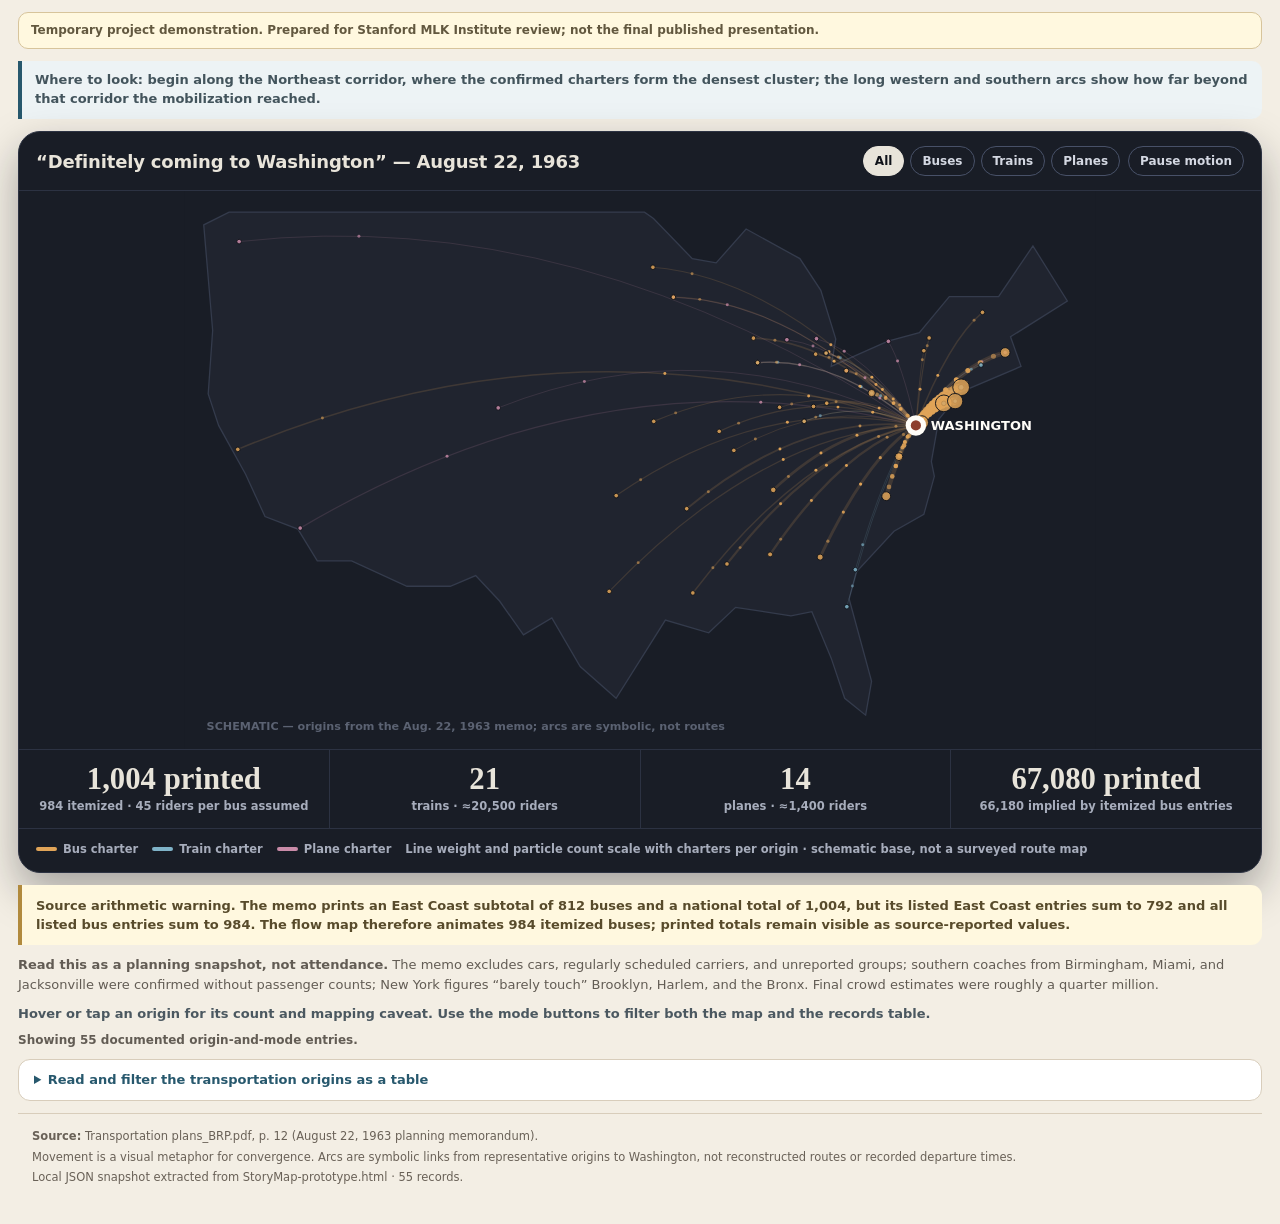
==== index.html @ 261914d0 "Move GitHub Pages site to repository root" ====
<!doctype html>
<html lang="en">
<head>
  <meta charset="utf-8">
  <meta name="viewport" content="width=device-width, initial-scale=1">
  <meta name="robots" content="noindex,nofollow">
  <meta name="theme-color" content="#191d26">
  <meta name="description" content="Interactive schematic map of buses, chartered trains, and planes recorded as definitely coming to the 1963 March on Washington.">
  <title>Definitely coming to Washington — interactive demonstration</title>
  <link rel="stylesheet" href="./assets/convergence.css">
</head>
<body>
  <a class="skip-link" href="#visualization">Skip to the visualization</a>
  <main>
    <p class="staging-banner" role="note"><strong>Temporary project demonstration.</strong> Prepared for Stanford MLK Institute review; not the final published presentation.</p>

    <section class="visualization" id="visualization" aria-labelledby="visualization-title">
      <h1 class="sr-only" id="visualization-title">Definitely coming to Washington — August 22, 1963</h1>
      <p class="map-reading-note"><strong>Where to look:</strong> begin along the Northeast corridor, where the confirmed charters form the densest cluster; the long western and southern arcs show how far beyond that corridor the mobilization reached.</p>

      <div class="flow-shell">
        <div class="flow-toolbar">
          <strong>“Definitely coming to Washington” — August 22, 1963</strong>
          <div class="flow-actions">
            <div class="flow-controls" aria-label="Filter transportation modes">
              <button type="button" class="mode-toggle on" data-mode="all" aria-pressed="true">All</button>
              <button type="button" class="mode-toggle" data-mode="bus" aria-pressed="false">Buses</button>
              <button type="button" class="mode-toggle" data-mode="train" aria-pressed="false">Trains</button>
              <button type="button" class="mode-toggle" data-mode="plane" aria-pressed="false">Planes</button>
            </div>
            <button type="button" class="pause-toggle" id="pauseToggle" aria-pressed="false">Pause motion</button>
          </div>
        </div>

        <div class="flow-wrap">
          <svg id="flowSvg" viewBox="0 0 980 600" aria-hidden="true" focusable="false" preserveAspectRatio="xMidYMid meet"></svg>
          <div class="flow-tip" id="flowTip" role="status" aria-live="polite"></div>
          <div class="load-error" id="loadError" hidden>
            <strong>The interactive map could not load its data.</strong>
            <span>Open the records table below or reload the page.</span>
          </div>
        </div>

        <div class="mode-metrics" aria-label="Transportation planning totals">
          <div class="metric"><b>1,004 printed</b><span>984 itemized · 45 riders per bus assumed</span></div>
          <div class="metric"><b>21</b><span>trains · ≈20,500 riders</span></div>
          <div class="metric"><b>14</b><span>planes · ≈1,400 riders</span></div>
          <div class="metric"><b>67,080 printed</b><span>66,180 implied by itemized bus entries</span></div>
        </div>

        <div class="flow-legend">
          <span><i class="bus"></i>Bus charter</span>
          <span><i class="train"></i>Train charter</span>
          <span><i class="plane"></i>Plane charter</span>
          <span>Line weight and particle count scale with charters per origin · schematic base, not a surveyed route map</span>
        </div>
      </div>

      <div class="data-discrepancy" role="note"><strong>Source arithmetic warning.</strong> The memo prints an East Coast subtotal of 812 buses and a national total of 1,004, but its listed East Coast entries sum to 792 and all listed bus entries sum to 984. The flow map therefore animates 984 itemized buses; printed totals remain visible as source-reported values.</div>

      <p class="flow-note"><strong>Read this as a planning snapshot, not attendance.</strong> The memo excludes cars, regularly scheduled carriers, and unreported groups; southern coaches from Birmingham, Miami, and Jacksonville were confirmed without passenger counts; New York figures “barely touch” Brooklyn, Harlem, and the Bronx. Final crowd estimates were roughly a quarter million.</p>

      <p class="interaction-note">Hover or tap an origin for its count and mapping caveat. Use the mode buttons to filter both the map and the records table.</p>
      <div class="flow-a11y-status" id="flowA11yStatus" aria-live="polite">Loading 55 documented origin-and-mode entries…</div>

      <details class="flow-data" id="records">
        <summary>Read and filter the transportation origins as a table</summary>
        <div class="flow-table-scroll">
          <table>
            <caption class="sr-only">Cities, modes, charter counts, and geometry notes from the August 22 transportation memorandum</caption>
            <thead><tr><th scope="col">Origin</th><th scope="col">Mode</th><th scope="col">Charters</th><th scope="col">Map note</th></tr></thead>
            <tbody id="flowDataBody"></tbody>
          </table>
        </div>
      </details>
    </section>

    <footer>
      <p><strong>Source:</strong> Transportation plans_BRP.pdf, p. 12 (August 22, 1963 planning memorandum).</p>
      <p>Movement is a visual metaphor for convergence. Arcs are symbolic links from representative origins to Washington, not reconstructed routes or recorded departure times.</p>
      <p id="dataVersion">Data snapshot: local meeting-demo package.</p>
    </footer>
  </main>
  <script src="./config.js"></script>
  <script src="./assets/convergence.js"></script>
</body>
</html>
---- assets/convergence.css ----
:root{
  --night:#191d26;--night-2:#20242f;--line:#343b4c;--ink:#e8e4da;--muted:#a7adbc;
  --paper:#fffdf8;--cream:#f3eee4;--rust:#8d3e2d;--blue:#27586d;--gold:#b18a3d;
  --bus:#e0a458;--train:#7fb3c8;--plane:#c98ba8;--sans:ui-sans-serif,system-ui,"Segoe UI",sans-serif;
}
*{box-sizing:border-box}
html{color-scheme:light;background:var(--cream)}
body{margin:0;background:var(--cream);color:#201d19;font-family:Georgia,"Times New Roman",serif}
button{font:inherit}
.skip-link{position:fixed;left:12px;top:12px;z-index:1000;transform:translateY(-160%);padding:10px 14px;background:#fff;color:#15120f;border:2px solid var(--rust);border-radius:8px;font:800 13px/1 var(--sans)}
.skip-link:focus{transform:none}
main{max-width:1450px;margin:0 auto;padding:12px 18px 24px}
.staging-banner{margin:0 auto 12px;max-width:1350px;border:1px solid #d7c49b;border-radius:10px;background:#fff8df;padding:9px 12px;color:#62583f;font:650 12px/1.45 var(--sans)}
.visualization{scroll-margin-top:10px}
.sr-only{position:absolute!important;width:1px!important;height:1px!important;padding:0!important;margin:-1px!important;overflow:hidden!important;clip:rect(0,0,0,0)!important;white-space:nowrap!important;border:0!important}
.map-reading-note{max-width:1350px;margin:0 auto 12px;border-left:4px solid var(--blue);background:#edf3f5;border-radius:0 10px 10px 0;padding:10px 13px;color:#43545c;font:650 13px/1.45 var(--sans)}
.flow-shell{max-width:1350px;margin:auto;background:var(--night);border-radius:22px;overflow:hidden;border:1px solid #2c3242;box-shadow:0 18px 42px rgba(15,18,26,.34)}
.flow-toolbar{display:flex;flex-wrap:wrap;gap:11px;justify-content:space-between;align-items:center;padding:14px 17px;border-bottom:1px solid #2c3242;color:var(--ink);font-family:var(--sans)}
.flow-toolbar>strong{font-size:18px;letter-spacing:-.01em}
.flow-actions{display:flex;align-items:center;justify-content:flex-end;gap:8px;flex-wrap:wrap}
.flow-controls{display:flex;gap:6px;flex-wrap:wrap}
.flow-controls button,.pause-toggle{border:1px solid #485168;border-radius:999px;padding:8px 11px;background:transparent;color:#d4d8e2;cursor:pointer;font:750 12px/1 var(--sans)}
.flow-controls button.on{color:#10131a;background:#e8e4da;border-color:#e8e4da}
.pause-toggle[aria-pressed="true"]{background:#5a3340;border-color:#a96a7b;color:#fff}
.flow-wrap{position:relative;background:var(--night);min-height:390px}
.flow-wrap svg{display:block;width:100%;height:clamp(390px,62vh,600px)}
.flow-tip{position:absolute;display:none;pointer-events:none;width:min(270px,calc(100% - 24px));background:rgba(18,21,29,.97);border:1px solid #59637a;color:var(--ink);border-radius:10px;padding:10px 12px;font:600 12px/1.45 var(--sans);z-index:5;box-shadow:0 10px 26px rgba(0,0,0,.32)}
.flow-tip small{color:#b8bdca}.flow-tip b{font-size:13px;color:#fff}
.load-error{position:absolute;inset:0;display:grid;place-content:center;gap:6px;text-align:center;padding:30px;background:#20242f;color:#fff;font:700 15px/1.45 var(--sans)}.load-error[hidden]{display:none}.load-error span{color:#c4c8d2;font-weight:500}
.mode-metrics{display:grid;grid-template-columns:repeat(4,1fr);gap:1px;background:#2c3242;border-top:1px solid #2c3242}
.metric{padding:14px 8px;text-align:center;background:var(--night);color:var(--ink)}
.metric b{display:block;font-size:clamp(21px,2.4vw,31px);line-height:1}.metric span{display:block;margin-top:4px;font:700 11.5px/1.3 var(--sans);color:var(--muted)}
.flow-legend{display:flex;gap:14px;flex-wrap:wrap;padding:12px 17px 15px;color:var(--muted);font:600 11.5px/1.4 var(--sans);border-top:1px solid #2c3242}
.flow-legend i{display:inline-block;width:21px;height:4px;border-radius:2px;margin-right:6px;vertical-align:middle}.flow-legend .bus{background:var(--bus)}.flow-legend .train{background:var(--train)}.flow-legend .plane{background:var(--plane)}
.data-discrepancy{max-width:1350px;margin:12px auto 0;border-left:4px solid var(--gold);background:#fff8df;border-radius:0 11px 11px 0;padding:11px 14px;color:#584b2b;font:600 13px/1.48 var(--sans)}
.flow-note,.interaction-note{max-width:1350px;margin:10px auto 0;color:#625c54;font:500 13px/1.5 var(--sans)}.interaction-note{font-weight:700;color:#4b5860}
.flow-a11y-status{max-width:1350px;margin:8px auto 0;color:#625c54;font:650 12px/1.4 var(--sans)}
.flow-data{max-width:1350px;margin:10px auto 0;border:1px solid #d8cdbb;border-radius:12px;background:#fff;overflow:hidden}.flow-data summary{cursor:pointer;padding:12px 15px;font:800 13px/1.3 var(--sans);color:var(--blue)}
.flow-table-scroll{max-height:360px;overflow:auto;border-top:1px solid #d8cdbb}.flow-data table{width:100%;border-collapse:collapse;font:500 12.5px/1.4 var(--sans)}.flow-data th,.flow-data td{padding:8px 10px;border-bottom:1px solid #eee6d8;text-align:left;vertical-align:top}.flow-data thead th{position:sticky;top:0;background:#f8f4eb;font-weight:800;z-index:1}.flow-data tbody th{font-weight:750}.flow-data tr[hidden]{display:none}
footer{max-width:1350px;margin:12px auto 0;padding:11px 14px;border-top:1px solid #d8cdbb;color:#696157;font:500 11.5px/1.5 var(--sans)}footer p{margin:3px 0}
:focus-visible{outline:3px solid #f2bb58!important;outline-offset:3px!important}
@media(max-width:700px){main{padding:8px}.staging-banner{margin-bottom:8px}.map-reading-note{margin-bottom:8px}.flow-shell{border-radius:14px}.flow-toolbar{align-items:flex-start;padding:12px}.flow-toolbar>strong{width:100%;font-size:16px}.flow-actions{width:100%;justify-content:space-between}.flow-wrap{min-height:0}.flow-wrap svg{height:auto;aspect-ratio:980/600}.mode-metrics{grid-template-columns:1fr 1fr}.metric{padding:12px 7px}.metric b{font-size:23px}.flow-legend{padding:11px 12px}.flow-data table{min-width:660px}.flow-tip{font-size:11.5px}}
@media(max-width:430px){.flow-actions{align-items:flex-start;flex-direction:column}.pause-toggle{align-self:flex-start}.flow-controls button,.pause-toggle{padding:8px 10px}.map-reading-note,.data-discrepancy,.flow-note,.interaction-note{font-size:12.5px}}
@media(prefers-reduced-motion:reduce){html{scroll-behavior:auto}.pause-toggle{display:none}}
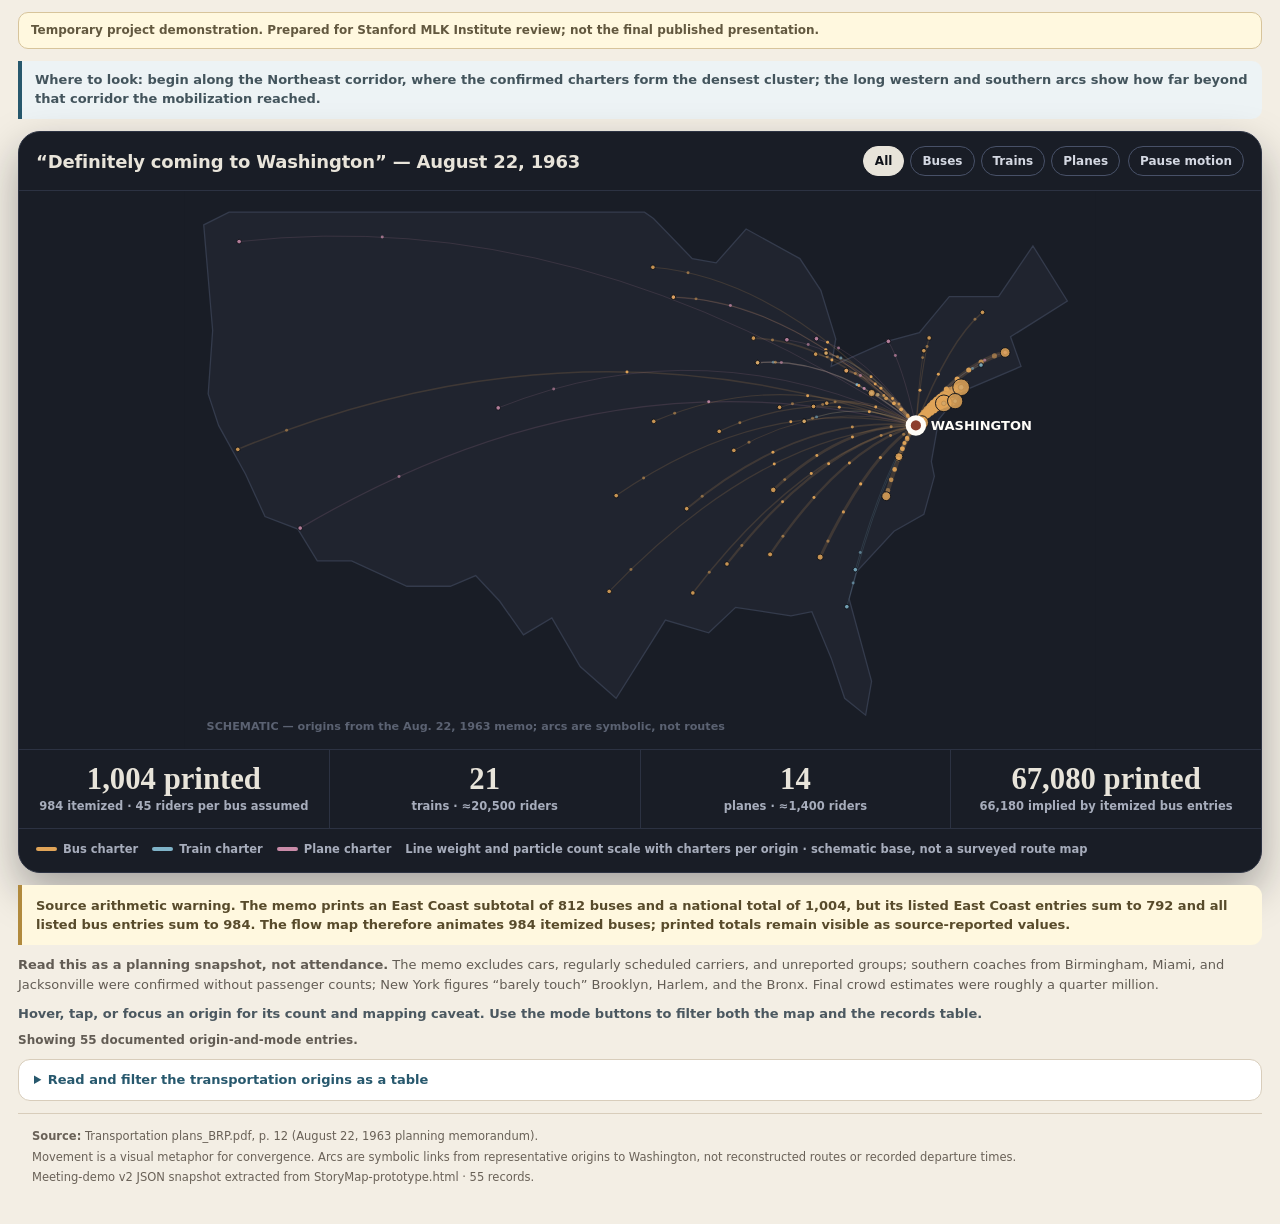
==== commit e3916d17: "Harden StoryMap embed accessibility and layout" ====
--- a/index.html
+++ b/index.html
@@ -33,7 +33,7 @@
         </div>
 
         <div class="flow-wrap">
-          <svg id="flowSvg" viewBox="0 0 980 600" aria-hidden="true" focusable="false" preserveAspectRatio="xMidYMid meet"></svg>
+          <svg id="flowSvg" viewBox="0 0 980 600" role="group" aria-labelledby="flowMapTitle flowMapDescription" aria-describedby="flowInstructions" focusable="false" preserveAspectRatio="xMidYMid meet"></svg>
           <div class="flow-tip" id="flowTip" role="status" aria-live="polite"></div>
           <div class="load-error" id="loadError" hidden>
             <strong>The interactive map could not load its data.</strong>
@@ -60,7 +60,7 @@
 
       <p class="flow-note"><strong>Read this as a planning snapshot, not attendance.</strong> The memo excludes cars, regularly scheduled carriers, and unreported groups; southern coaches from Birmingham, Miami, and Jacksonville were confirmed without passenger counts; New York figures “barely touch” Brooklyn, Harlem, and the Bronx. Final crowd estimates were roughly a quarter million.</p>
 
-      <p class="interaction-note">Hover or tap an origin for its count and mapping caveat. Use the mode buttons to filter both the map and the records table.</p>
+      <p class="interaction-note" id="flowInstructions">Hover, tap, or focus an origin for its count and mapping caveat. Use the mode buttons to filter both the map and the records table.</p>
       <div class="flow-a11y-status" id="flowA11yStatus" aria-live="polite">Loading 55 documented origin-and-mode entries…</div>
 
       <details class="flow-data" id="records">
--- a/assets/convergence.css
+++ b/assets/convergence.css
@@ -42,3 +42,21 @@
 @media(max-width:700px){main{padding:8px}.staging-banner{margin-bottom:8px}.map-reading-note{margin-bottom:8px}.flow-shell{border-radius:14px}.flow-toolbar{align-items:flex-start;padding:12px}.flow-toolbar>strong{width:100%;font-size:16px}.flow-actions{width:100%;justify-content:space-between}.flow-wrap{min-height:0}.flow-wrap svg{height:auto;aspect-ratio:980/600}.mode-metrics{grid-template-columns:1fr 1fr}.metric{padding:12px 7px}.metric b{font-size:23px}.flow-legend{padding:11px 12px}.flow-data table{min-width:660px}.flow-tip{font-size:11.5px}}
 @media(max-width:430px){.flow-actions{align-items:flex-start;flex-direction:column}.pause-toggle{align-self:flex-start}.flow-controls button,.pause-toggle{padding:8px 10px}.map-reading-note,.data-discrepancy,.flow-note,.interaction-note{font-size:12.5px}}
 @media(prefers-reduced-motion:reduce){html{scroll-behavior:auto}.pause-toggle{display:none}}
+
+
+/* v2: keyboard/touch access and StoryMap-optimized embed mode */
+.flow-origin{cursor:pointer}
+.flow-origin .flow-origin-dot{transition:stroke-width .12s ease,filter .12s ease,fill-opacity .12s ease}
+.flow-origin:hover .flow-origin-dot,.flow-origin:focus-visible .flow-origin-dot{stroke:#fffdf8;stroke-width:3;fill-opacity:1;filter:drop-shadow(0 0 5px rgba(242,187,88,.95))}
+.flow-origin:focus{outline:none}
+.embed-mode body{background:var(--night)}
+.embed-mode main{max-width:none;padding:0}
+.embed-mode .staging-banner,.embed-mode .map-reading-note,.embed-mode .data-discrepancy,.embed-mode .flow-note,.embed-mode footer{display:none}
+.embed-mode .flow-shell{max-width:none;border-radius:0;border-left:0;border-right:0;box-shadow:none}
+.embed-mode .flow-wrap svg{height:clamp(390px,56vh,540px)}
+.embed-mode .interaction-note,.embed-mode .flow-a11y-status,.embed-mode .flow-data{margin-left:12px;margin-right:12px}
+.embed-mode .interaction-note{color:#d7dbe4}
+.embed-mode .flow-a11y-status{color:#bfc4cf}
+.embed-mode .flow-data{margin-bottom:10px}
+@media(max-width:700px){.embed-mode .flow-wrap svg{height:auto}.embed-mode .interaction-note,.embed-mode .flow-a11y-status,.embed-mode .flow-data{margin-left:8px;margin-right:8px}}
+@media(prefers-reduced-motion:reduce){.flow-origin .flow-origin-dot{transition:none}}
